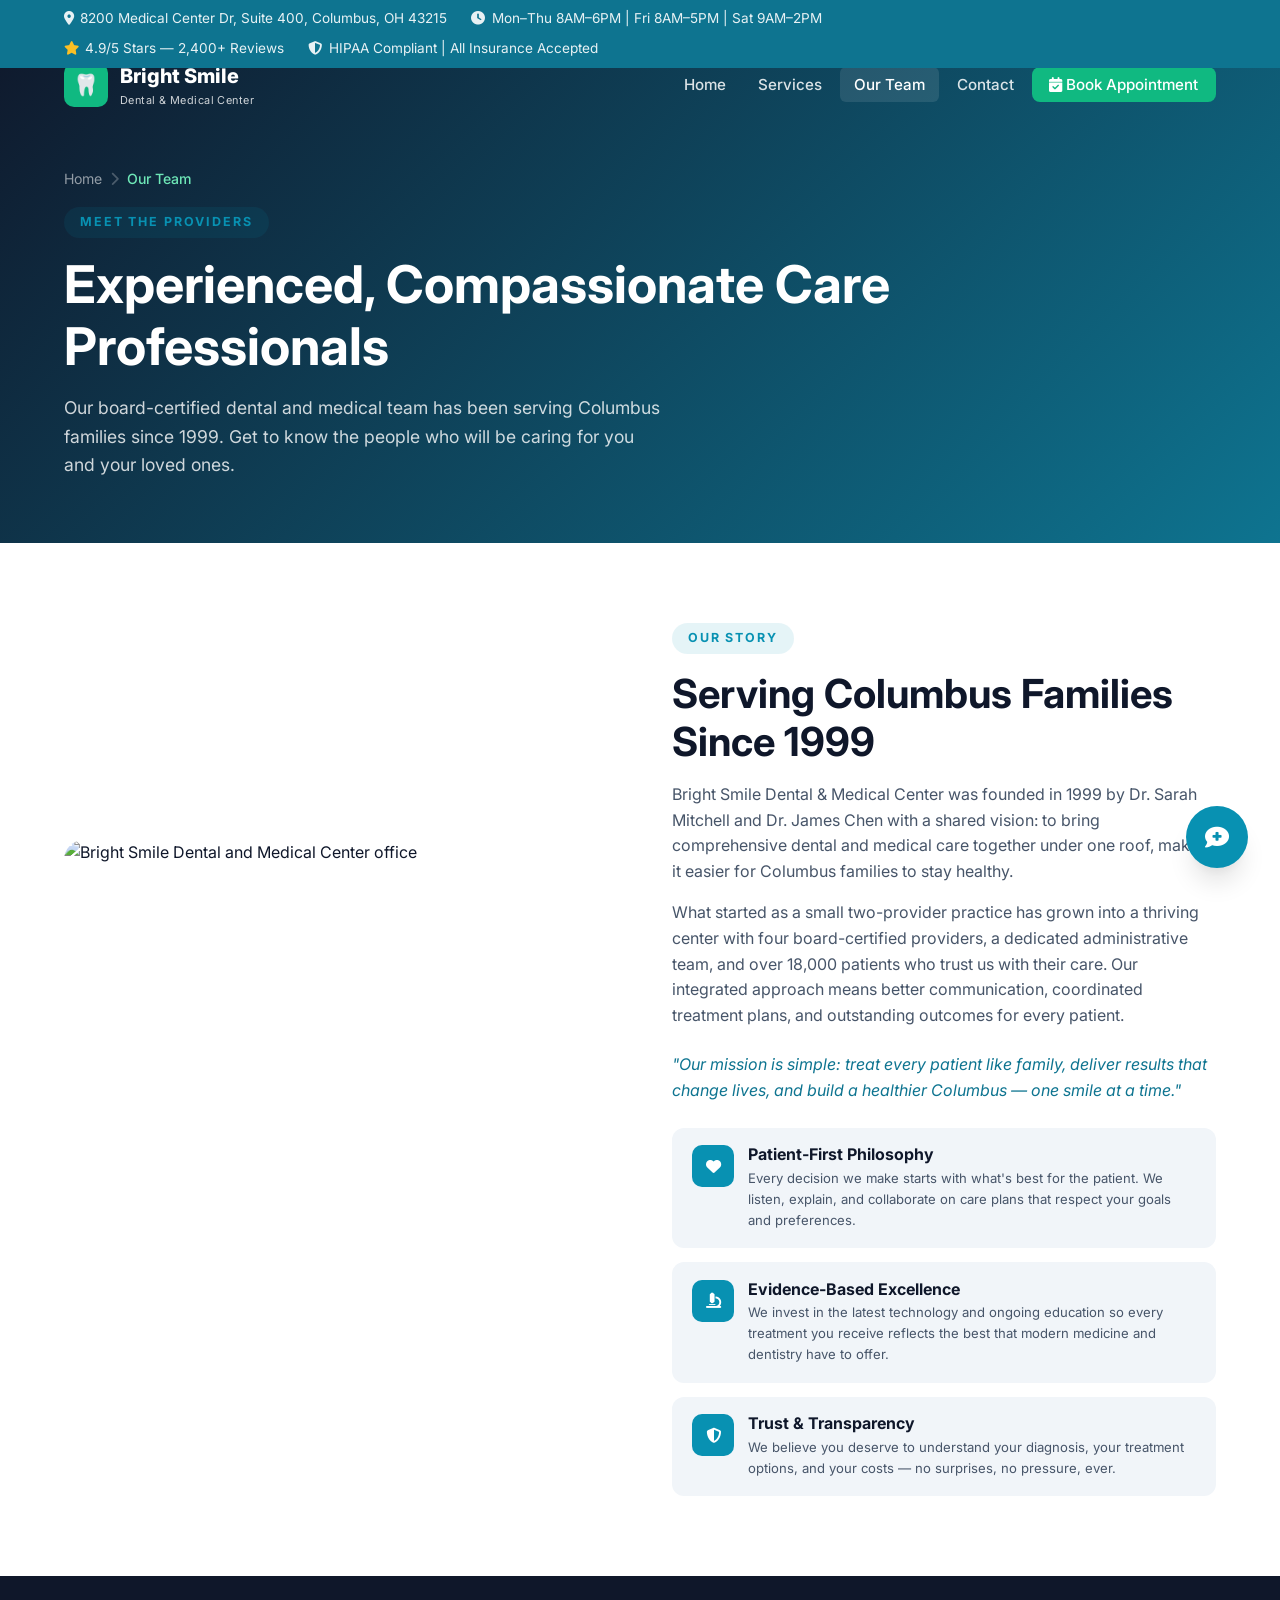
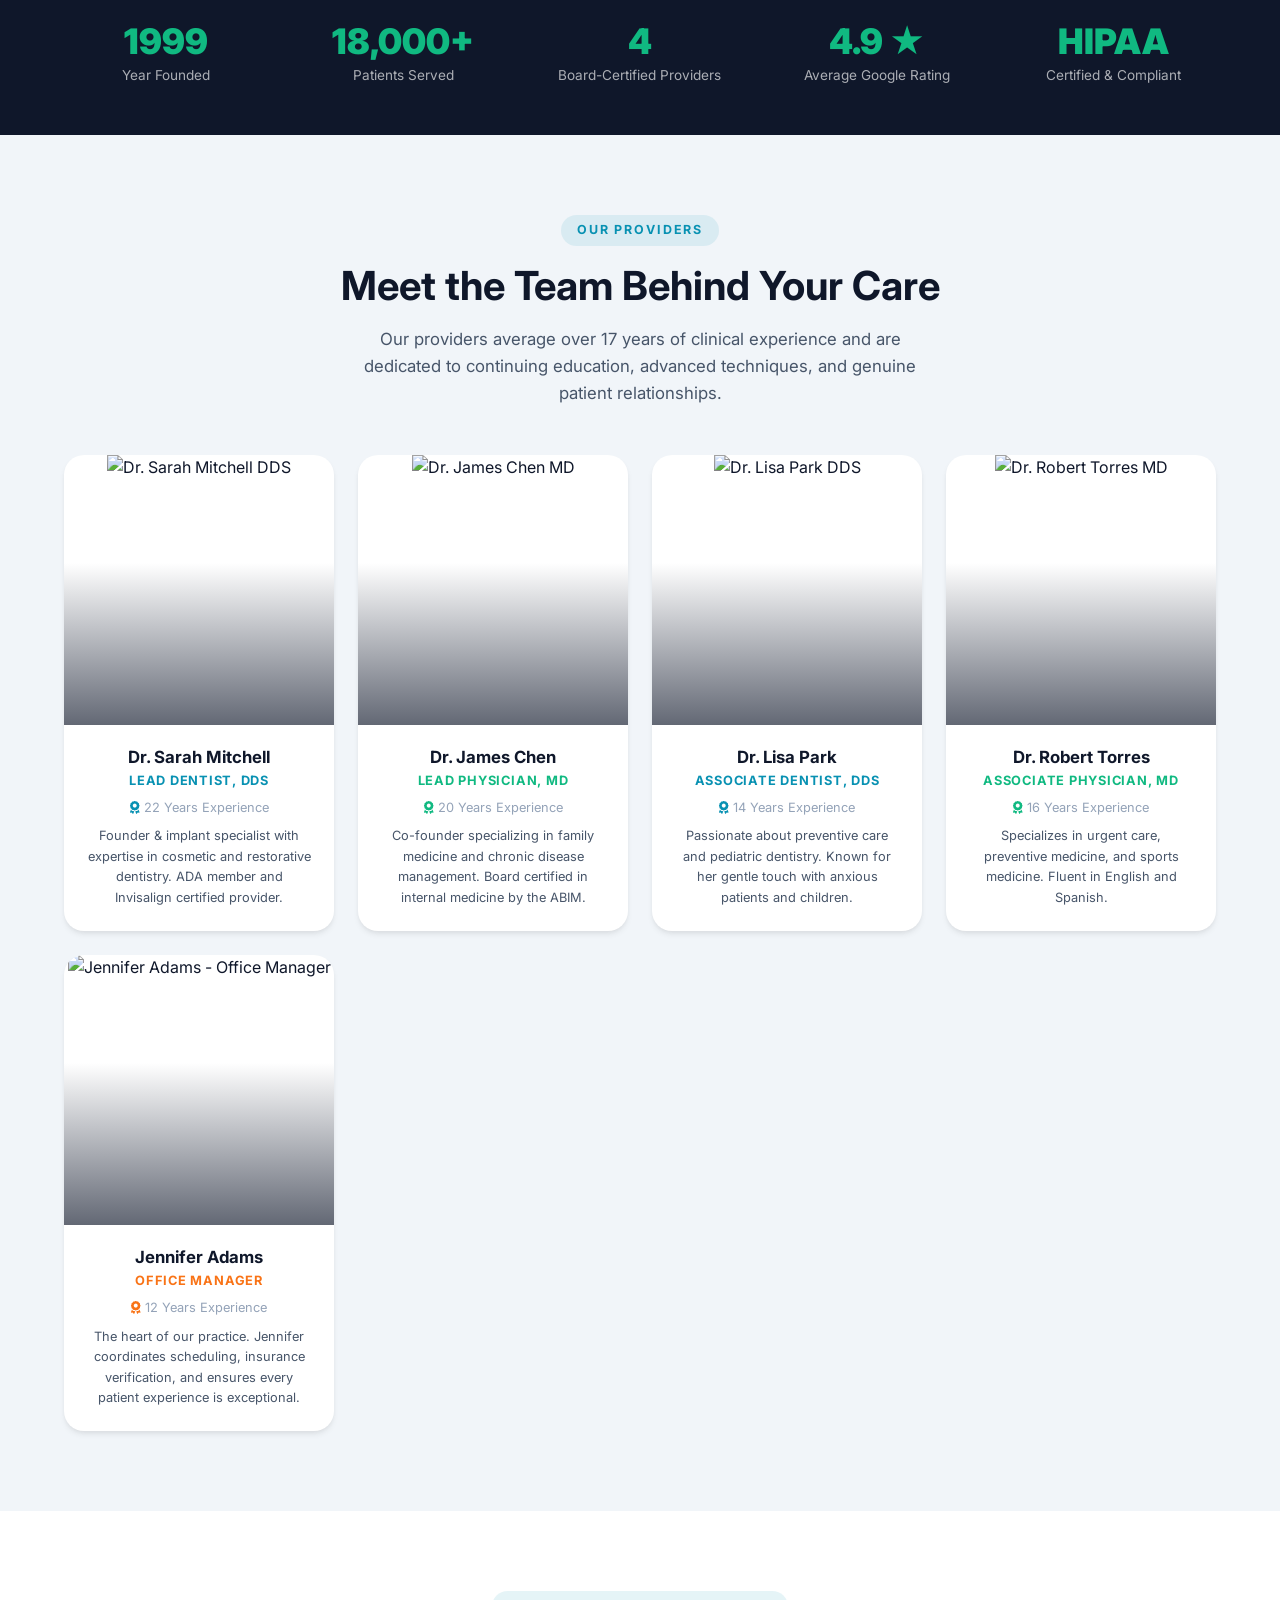
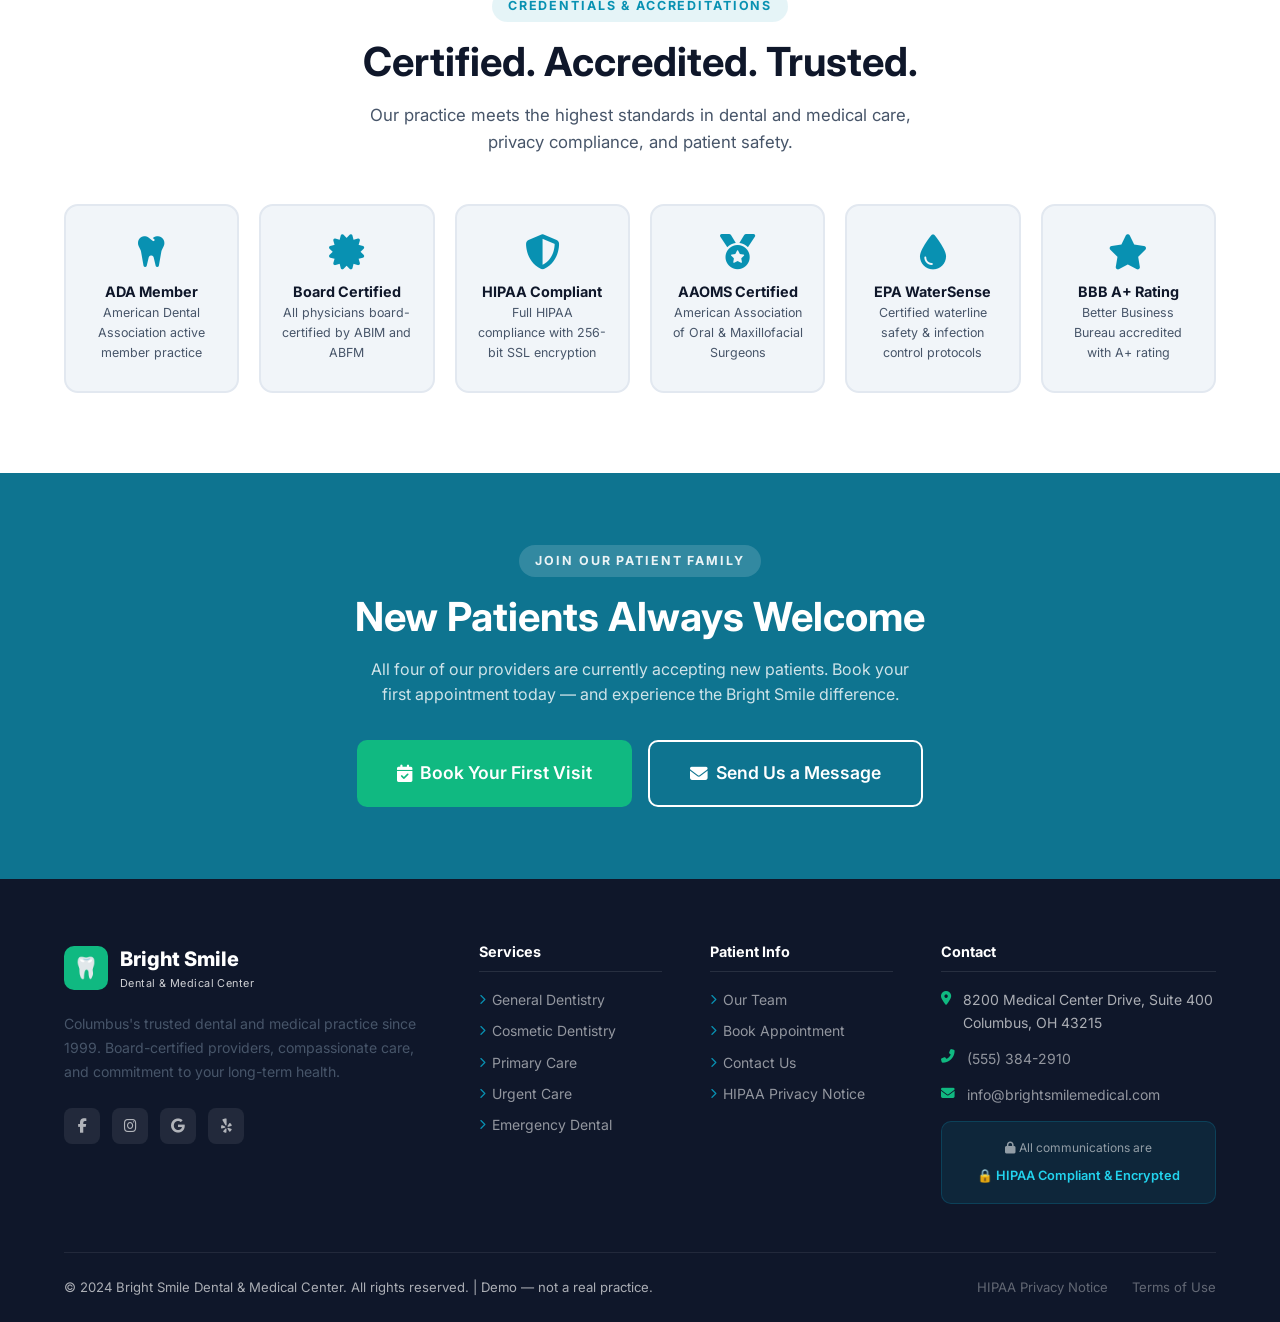
==== about.html @ 5b80fa98 "Initial commit: Bright Smile Dental & Medical Center website - 5-page responsive static website (Hom" ====
<!DOCTYPE html>
<html lang="en">
<head>
  <meta charset="UTF-8" />
  <meta name="viewport" content="width=device-width, initial-scale=1.0" />
  <title>Our Team | Bright Smile Dental & Medical Center</title>
  <meta name="description" content="Meet the experienced dental and medical team at Bright Smile Dental & Medical Center in Columbus, OH. Board-certified providers dedicated to your health since 1999." />
  <link rel="stylesheet" href="https://cdnjs.cloudflare.com/ajax/libs/font-awesome/6.5.0/css/all.min.css" />
  <link rel="stylesheet" href="css/style.css" />
</head>
<body>

  <div class="top-bar">
    <div class="container">
      <div class="top-bar-left">
        <div class="top-bar-item"><i class="fas fa-map-marker-alt"></i><span>8200 Medical Center Dr, Suite 400, Columbus, OH 43215</span></div>
        <div class="top-bar-item"><i class="fas fa-clock"></i><span>Mon–Thu 8AM–6PM | Fri 8AM–5PM | Sat 9AM–2PM</span></div>
      </div>
      <div class="top-bar-right">
        <div class="top-bar-item"><i class="fas fa-star" style="color:#fbbf24"></i><span>4.9/5 Stars — 2,400+ Reviews</span></div>
        <div class="top-bar-item"><i class="fas fa-shield-alt"></i><span>HIPAA Compliant | All Insurance Accepted</span></div>
      </div>
    </div>
  </div>

  <nav class="navbar">
    <div class="container">
      <a href="index.html" class="nav-logo">
        <div class="logo-icon">🦷</div>
        <div class="logo-text">Bright Smile<span>Dental & Medical Center</span></div>
      </a>
      <ul class="nav-links">
        <li><a href="index.html">Home</a></li>
        <li><a href="services.html">Services</a></li>
        <li><a href="about.html" class="active">Our Team</a></li>
        <li><a href="contact.html">Contact</a></li>
        <li><a href="appointments.html" class="nav-appt"><i class="fas fa-calendar-check"></i> Book Appointment</a></li>
      </ul>
      <button class="mobile-menu-btn" aria-label="Menu"><span></span><span></span><span></span></button>
    </div>
  </nav>

  <section class="page-hero">
    <div class="container">
      <nav class="breadcrumb">
        <a href="index.html">Home</a>
        <span class="sep"><i class="fas fa-chevron-right"></i></span>
        <span class="current">Our Team</span>
      </nav>
      <span class="section-label">Meet the Providers</span>
      <h1>Experienced, Compassionate Care Professionals</h1>
      <p>Our board-certified dental and medical team has been serving Columbus families since 1999. Get to know the people who will be caring for you and your loved ones.</p>
    </div>
  </section>

  <section class="about-story">
    <div class="container">
      <div class="about-story-grid">
        <div class="about-image">
          <img src="https://images.unsplash.com/photo-1576091160399-112ba8d25d1d?auto=format&fit=crop&w=800&q=80" alt="Bright Smile Dental and Medical Center office" />
        </div>
        <div>
          <span class="section-label">Our Story</span>
          <h2 class="section-title">Serving Columbus Families Since 1999</h2>
          <p style="margin-bottom: 1rem;">Bright Smile Dental &amp; Medical Center was founded in 1999 by Dr. Sarah Mitchell and Dr. James Chen with a shared vision: to bring comprehensive dental and medical care together under one roof, making it easier for Columbus families to stay healthy.</p>
          <p style="margin-bottom: 1.5rem;">What started as a small two-provider practice has grown into a thriving center with four board-certified providers, a dedicated administrative team, and over 18,000 patients who trust us with their care. Our integrated approach means better communication, coordinated treatment plans, and outstanding outcomes for every patient.</p>
          <p style="margin-bottom: 1.5rem; font-style: italic; color: var(--primary-dark);">"Our mission is simple: treat every patient like family, deliver results that change lives, and build a healthier Columbus — one smile at a time."</p>
          <div class="values-list">
            <div class="value-item">
              <div class="value-icon"><i class="fas fa-heart"></i></div>
              <div>
                <h4>Patient-First Philosophy</h4>
                <p>Every decision we make starts with what's best for the patient. We listen, explain, and collaborate on care plans that respect your goals and preferences.</p>
              </div>
            </div>
            <div class="value-item">
              <div class="value-icon"><i class="fas fa-microscope"></i></div>
              <div>
                <h4>Evidence-Based Excellence</h4>
                <p>We invest in the latest technology and ongoing education so every treatment you receive reflects the best that modern medicine and dentistry have to offer.</p>
              </div>
            </div>
            <div class="value-item">
              <div class="value-icon"><i class="fas fa-shield-alt"></i></div>
              <div>
                <h4>Trust &amp; Transparency</h4>
                <p>We believe you deserve to understand your diagnosis, your treatment options, and your costs — no surprises, no pressure, ever.</p>
              </div>
            </div>
          </div>
        </div>
      </div>
    </div>
  </section>

  <section style="background: var(--dark); padding: 3rem 0;">
    <div class="container">
      <div style="display: grid; grid-template-columns: repeat(auto-fit, minmax(160px, 1fr)); gap: 2rem; text-align: center;">
        <div>
          <div style="font-size: 2.2rem; font-weight: 900; color: var(--secondary); line-height: 1;">1999</div>
          <div style="color: rgba(255,255,255,0.65); font-size: 0.85rem; margin-top: 0.35rem;">Year Founded</div>
        </div>
        <div>
          <div style="font-size: 2.2rem; font-weight: 900; color: var(--secondary); line-height: 1;">18,000+</div>
          <div style="color: rgba(255,255,255,0.65); font-size: 0.85rem; margin-top: 0.35rem;">Patients Served</div>
        </div>
        <div>
          <div style="font-size: 2.2rem; font-weight: 900; color: var(--secondary); line-height: 1;">4</div>
          <div style="color: rgba(255,255,255,0.65); font-size: 0.85rem; margin-top: 0.35rem;">Board-Certified Providers</div>
        </div>
        <div>
          <div style="font-size: 2.2rem; font-weight: 900; color: var(--secondary); line-height: 1;">4.9 ★</div>
          <div style="color: rgba(255,255,255,0.65); font-size: 0.85rem; margin-top: 0.35rem;">Average Google Rating</div>
        </div>
        <div>
          <div style="font-size: 2.2rem; font-weight: 900; color: var(--secondary); line-height: 1;">HIPAA</div>
          <div style="color: rgba(255,255,255,0.65); font-size: 0.85rem; margin-top: 0.35rem;">Certified &amp; Compliant</div>
        </div>
      </div>
    </div>
  </section>

  <section class="team-section">
    <div class="container text-center">
      <span class="section-label">Our Providers</span>
      <h2 class="section-title">Meet the Team Behind Your Care</h2>
      <p class="section-subtitle">Our providers average over 17 years of clinical experience and are dedicated to continuing education, advanced techniques, and genuine patient relationships.</p>
      <div class="team-grid">

        <div class="team-card">
          <div class="team-photo">
            <img src="https://images.unsplash.com/photo-1559839734-2b71ea197ec2?auto=format&fit=crop&w=400&h=400&q=80" alt="Dr. Sarah Mitchell DDS" />
            <div class="team-overlay"></div>
          </div>
          <div class="team-info">
            <h3>Dr. Sarah Mitchell</h3>
            <div class="team-role dental">Lead Dentist, DDS</div>
            <p class="team-years"><i class="fas fa-award" style="color: var(--primary); margin-right: 4px;"></i>22 Years Experience</p>
            <p style="font-size: 0.8rem; color: var(--gray-600); margin-top: 0.5rem;">Founder &amp; implant specialist with expertise in cosmetic and restorative dentistry. ADA member and Invisalign certified provider.</p>
          </div>
        </div>

        <div class="team-card">
          <div class="team-photo">
            <img src="https://images.unsplash.com/photo-1612349317150-e413f6a5b16d?auto=format&fit=crop&w=400&h=400&q=80" alt="Dr. James Chen MD" />
            <div class="team-overlay"></div>
          </div>
          <div class="team-info">
            <h3>Dr. James Chen</h3>
            <div class="team-role medical">Lead Physician, MD</div>
            <p class="team-years"><i class="fas fa-award" style="color: var(--secondary); margin-right: 4px;"></i>20 Years Experience</p>
            <p style="font-size: 0.8rem; color: var(--gray-600); margin-top: 0.5rem;">Co-founder specializing in family medicine and chronic disease management. Board certified in internal medicine by the ABIM.</p>
          </div>
        </div>

        <div class="team-card">
          <div class="team-photo">
            <img src="https://images.unsplash.com/photo-1594824476967-48c8b964273f?auto=format&fit=crop&w=400&h=400&q=80" alt="Dr. Lisa Park DDS" />
            <div class="team-overlay"></div>
          </div>
          <div class="team-info">
            <h3>Dr. Lisa Park</h3>
            <div class="team-role dental">Associate Dentist, DDS</div>
            <p class="team-years"><i class="fas fa-award" style="color: var(--primary); margin-right: 4px;"></i>14 Years Experience</p>
            <p style="font-size: 0.8rem; color: var(--gray-600); margin-top: 0.5rem;">Passionate about preventive care and pediatric dentistry. Known for her gentle touch with anxious patients and children.</p>
          </div>
        </div>

        <div class="team-card">
          <div class="team-photo">
            <img src="https://images.unsplash.com/photo-1622253692010-333f2da6031d?auto=format&fit=crop&w=400&h=400&q=80" alt="Dr. Robert Torres MD" />
            <div class="team-overlay"></div>
          </div>
          <div class="team-info">
            <h3>Dr. Robert Torres</h3>
            <div class="team-role medical">Associate Physician, MD</div>
            <p class="team-years"><i class="fas fa-award" style="color: var(--secondary); margin-right: 4px;"></i>16 Years Experience</p>
            <p style="font-size: 0.8rem; color: var(--gray-600); margin-top: 0.5rem;">Specializes in urgent care, preventive medicine, and sports medicine. Fluent in English and Spanish.</p>
          </div>
        </div>

        <div class="team-card">
          <div class="team-photo">
            <img src="https://images.unsplash.com/photo-1573496359142-b8d87734a5a2?auto=format&fit=crop&w=400&h=400&q=80" alt="Jennifer Adams - Office Manager" />
            <div class="team-overlay"></div>
          </div>
          <div class="team-info">
            <h3>Jennifer Adams</h3>
            <div class="team-role admin">Office Manager</div>
            <p class="team-years"><i class="fas fa-award" style="color: var(--accent); margin-right: 4px;"></i>12 Years Experience</p>
            <p style="font-size: 0.8rem; color: var(--gray-600); margin-top: 0.5rem;">The heart of our practice. Jennifer coordinates scheduling, insurance verification, and ensures every patient experience is exceptional.</p>
          </div>
        </div>

      </div>
    </div>
  </section>

  <section class="cert-section">
    <div class="container text-center">
      <span class="section-label">Credentials &amp; Accreditations</span>
      <h2 class="section-title">Certified. Accredited. Trusted.</h2>
      <p class="section-subtitle">Our practice meets the highest standards in dental and medical care, privacy compliance, and patient safety.</p>
      <div class="cert-grid">
        <div class="cert-card">
          <i class="fas fa-tooth"></i>
          <h4>ADA Member</h4>
          <p>American Dental Association active member practice</p>
        </div>
        <div class="cert-card">
          <i class="fas fa-certificate"></i>
          <h4>Board Certified</h4>
          <p>All physicians board-certified by ABIM and ABFM</p>
        </div>
        <div class="cert-card">
          <i class="fas fa-shield-alt"></i>
          <h4>HIPAA Compliant</h4>
          <p>Full HIPAA compliance with 256-bit SSL encryption</p>
        </div>
        <div class="cert-card">
          <i class="fas fa-medal"></i>
          <h4>AAOMS Certified</h4>
          <p>American Association of Oral &amp; Maxillofacial Surgeons</p>
        </div>
        <div class="cert-card">
          <i class="fas fa-tint"></i>
          <h4>EPA WaterSense</h4>
          <p>Certified waterline safety &amp; infection control protocols</p>
        </div>
        <div class="cert-card">
          <i class="fas fa-star"></i>
          <h4>BBB A+ Rating</h4>
          <p>Better Business Bureau accredited with A+ rating</p>
        </div>
      </div>
    </div>
  </section>

  <section style="background: var(--primary-dark); padding: 4.5rem 0;">
    <div class="container text-center">
      <span class="section-label" style="background: rgba(255,255,255,0.15); color: rgba(255,255,255,0.9);">Join Our Patient Family</span>
      <h2 style="color: white; margin-bottom: 1rem;">New Patients Always Welcome</h2>
      <p style="color: rgba(255,255,255,0.8); max-width: 540px; margin: 0 auto 2rem;">All four of our providers are currently accepting new patients. Book your first appointment today — and experience the Bright Smile difference.</p>
      <div style="display: flex; gap: 1rem; justify-content: center; flex-wrap: wrap;">
        <a href="appointments.html" class="btn btn-secondary btn-lg"><i class="fas fa-calendar-check"></i> Book Your First Visit</a>
        <a href="contact.html" class="btn btn-outline btn-lg"><i class="fas fa-envelope"></i> Send Us a Message</a>
      </div>
    </div>
  </section>

  <footer class="footer">
    <div class="container">
      <div class="footer-grid">
        <div class="footer-brand">
          <a href="index.html" class="nav-logo" style="margin-bottom:1.25rem;display:inline-flex;">
            <div class="logo-icon">🦷</div>
            <div class="logo-text" style="color:white;">Bright Smile<span>Dental & Medical Center</span></div>
          </a>
          <p>Columbus's trusted dental and medical practice since 1999. Board-certified providers, compassionate care, and commitment to your long-term health.</p>
          <div class="footer-social">
            <a href="#" class="social-link"><i class="fab fa-facebook-f"></i></a>
            <a href="#" class="social-link"><i class="fab fa-instagram"></i></a>
            <a href="#" class="social-link"><i class="fab fa-google"></i></a>
            <a href="#" class="social-link"><i class="fab fa-yelp"></i></a>
          </div>
        </div>
        <div class="footer-col">
          <h4>Services</h4>
          <ul class="footer-links">
            <li><a href="services.html"><i class="fas fa-chevron-right"></i> General Dentistry</a></li>
            <li><a href="services.html"><i class="fas fa-chevron-right"></i> Cosmetic Dentistry</a></li>
            <li><a href="services.html"><i class="fas fa-chevron-right"></i> Primary Care</a></li>
            <li><a href="services.html"><i class="fas fa-chevron-right"></i> Urgent Care</a></li>
            <li><a href="services.html"><i class="fas fa-chevron-right"></i> Emergency Dental</a></li>
          </ul>
        </div>
        <div class="footer-col">
          <h4>Patient Info</h4>
          <ul class="footer-links">
            <li><a href="about.html"><i class="fas fa-chevron-right"></i> Our Team</a></li>
            <li><a href="appointments.html"><i class="fas fa-chevron-right"></i> Book Appointment</a></li>
            <li><a href="contact.html"><i class="fas fa-chevron-right"></i> Contact Us</a></li>
            <li><a href="#"><i class="fas fa-chevron-right"></i> HIPAA Privacy Notice</a></li>
          </ul>
        </div>
        <div class="footer-col">
          <h4>Contact</h4>
          <div class="footer-contact-item"><i class="fas fa-map-marker-alt"></i><span>8200 Medical Center Drive, Suite 400<br>Columbus, OH 43215</span></div>
          <div class="footer-contact-item"><i class="fas fa-phone-alt"></i><a href="tel:5553842910">(555) 384-2910</a></div>
          <div class="footer-contact-item"><i class="fas fa-envelope"></i><a href="mailto:info@brightsmilemedical.com">info@brightsmilemedical.com</a></div>
          <div class="footer-hipaa">
            <p><i class="fas fa-lock"></i> All communications are</p>
            <span class="hipaa-badge">🔒 HIPAA Compliant & Encrypted</span>
          </div>
        </div>
      </div>
      <div class="footer-bottom">
        <span>© 2024 Bright Smile Dental & Medical Center. All rights reserved. | Demo — not a real practice.</span>
        <div class="footer-bottom-links">
          <a href="#">HIPAA Privacy Notice</a>
          <a href="#">Terms of Use</a>
        </div>
      </div>
    </div>
  </footer>

  <button class="chatbot-toggle" aria-label="Open Chat">
    <i class="fas fa-comment-medical"></i>
    <span class="chat-notification" style="display:none">1</span>
  </button>
  <div class="chatbot-window">
    <div class="chatbot-header">
      <div class="chatbot-avatar">🦷</div>
      <div class="chatbot-header-info">
        <h4>Bright Smile Assistant</h4>
        <p><span class="online-dot"></span>Maya — Available Now</p>
      </div>
      <button class="chatbot-close"><i class="fas fa-times"></i></button>
    </div>
    <div class="chatbot-messages"></div>
    <div class="chatbot-quick-replies"></div>
    <div class="chatbot-input-area">
      <input type="text" class="chatbot-input" placeholder="Ask a question..." />
      <button class="chatbot-send"><i class="fas fa-paper-plane"></i></button>
    </div>
  </div>
  <script src="js/main.js"></script>
</body>
</html>
---- css/style.css ----
@import url('https://fonts.googleapis.com/css2?family=Inter:wght@300;400;500;600;700;800;900&display=swap');

:root {
  --primary: #0891b2;
  --primary-dark: #0e7490;
  --primary-light: #22d3ee;
  --secondary: #10b981;
  --secondary-dark: #059669;
  --accent: #f97316;
  --accent-dark: #ea580c;
  --urgent: #dc2626;
  --urgent-dark: #b91c1c;
  --dark: #0f172a;
  --gray-800: #1e293b;
  --gray-700: #334155;
  --gray-600: #475569;
  --gray-400: #94a3b8;
  --gray-200: #e2e8f0;
  --gray-100: #f1f5f9;
  --white: #ffffff;
  --shadow: 0 4px 6px -1px rgba(0,0,0,0.08), 0 2px 4px -1px rgba(0,0,0,0.04);
  --shadow-lg: 0 10px 15px -3px rgba(0,0,0,0.08), 0 4px 6px -2px rgba(0,0,0,0.04);
  --shadow-xl: 0 20px 25px -5px rgba(0,0,0,0.1), 0 10px 10px -5px rgba(0,0,0,0.04);
}

* { margin: 0; padding: 0; box-sizing: border-box; }
html { scroll-behavior: smooth; }
body {
  font-family: 'Inter', sans-serif;
  color: var(--dark);
  line-height: 1.6;
  background: var(--white);
}

h1, h2, h3, h4, h5 { font-weight: 700; line-height: 1.2; }
h1 { font-size: clamp(2rem, 5vw, 3.25rem); }
h2 { font-size: clamp(1.75rem, 4vw, 2.5rem); }
h3 { font-size: clamp(1.2rem, 3vw, 1.6rem); }
h4 { font-size: 1.15rem; }
p { color: var(--gray-600); }
a { text-decoration: none; color: inherit; }

.container { max-width: 1200px; margin: 0 auto; padding: 0 1.5rem; }
section { padding: 5rem 0; }
.text-center { text-align: center; }

.section-label {
  display: inline-block;
  background: rgba(8, 145, 178, 0.1);
  color: var(--primary);
  font-size: 0.78rem;
  font-weight: 700;
  letter-spacing: 0.15em;
  text-transform: uppercase;
  padding: 0.35rem 1rem;
  border-radius: 999px;
  margin-bottom: 1rem;
}
.section-title { margin-bottom: 1rem; color: var(--dark); }
.section-subtitle { font-size: 1.05rem; color: var(--gray-600); max-width: 600px; margin: 0 auto 3rem; }

/* ===== BUTTONS ===== */
.btn {
  display: inline-flex;
  align-items: center;
  gap: 0.5rem;
  padding: 0.875rem 2rem;
  border-radius: 8px;
  font-weight: 600;
  font-size: 1rem;
  cursor: pointer;
  transition: all 0.2s ease;
  border: none;
  text-decoration: none;
  font-family: inherit;
}
.btn-primary { background: var(--primary); color: white; }
.btn-primary:hover { background: var(--primary-dark); transform: translateY(-1px); box-shadow: var(--shadow-lg); }
.btn-secondary { background: var(--secondary); color: white; }
.btn-secondary:hover { background: var(--secondary-dark); transform: translateY(-1px); box-shadow: var(--shadow-lg); }
.btn-urgent { background: var(--urgent); color: white; }
.btn-urgent:hover { background: var(--urgent-dark); transform: translateY(-1px); }
.btn-outline { background: transparent; color: white; border: 2px solid white; }
.btn-outline:hover { background: white; color: var(--primary); }
.btn-outline-primary { background: transparent; color: var(--primary); border: 2px solid var(--primary); }
.btn-outline-primary:hover { background: var(--primary); color: white; }
.btn-lg { padding: 1.1rem 2.5rem; font-size: 1.1rem; border-radius: 10px; }
.btn-sm { padding: 0.55rem 1.25rem; font-size: 0.875rem; }

/* ===== TOP BAR ===== */
.top-bar {
  position: fixed;
  top: 0;
  width: 100%;
  z-index: 1001;
  background: var(--primary-dark);
  padding: 0.5rem 0;
  font-size: 0.85rem;
  color: rgba(255,255,255,0.9);
}
.top-bar .container { display: flex; justify-content: space-between; align-items: center; flex-wrap: wrap; gap: 0.5rem; }
.top-bar a { color: rgba(255,255,255,0.9); transition: color 0.2s; }
.top-bar a:hover { color: var(--accent); }
.top-bar-left, .top-bar-right { display: flex; align-items: center; gap: 1.5rem; }
.top-bar-item { display: flex; align-items: center; gap: 0.4rem; }

/* ===== NAVBAR ===== */
.navbar {
  position: fixed;
  top: 38px;
  width: 100%;
  z-index: 1000;
  transition: all 0.3s ease;
  background: transparent;
  padding: 1.4rem 0;
}
.navbar.scrolled { background: var(--dark); padding: 1rem 0; box-shadow: var(--shadow-lg); }
.navbar .container { display: flex; align-items: center; justify-content: space-between; }

.nav-logo {
  display: flex;
  align-items: center;
  gap: 0.75rem;
  color: white;
  font-weight: 800;
  font-size: 1.25rem;
}
.logo-icon {
  width: 44px; height: 44px;
  background: var(--secondary);
  border-radius: 10px;
  display: flex; align-items: center; justify-content: center;
  font-size: 1.3rem;
}
.logo-text span { display: block; font-size: 0.68rem; font-weight: 400; opacity: 0.8; letter-spacing: 0.04em; }

.nav-links { display: flex; align-items: center; gap: 0.25rem; list-style: none; }
.nav-links a {
  color: rgba(255,255,255,0.85);
  padding: 0.5rem 0.875rem;
  border-radius: 6px;
  font-weight: 500;
  font-size: 0.95rem;
  transition: all 0.2s;
}
.nav-links a:hover, .nav-links a.active { color: white; background: rgba(255,255,255,0.1); }
.nav-appt {
  background: var(--secondary) !important;
  color: white !important;
  padding: 0.5rem 1.1rem !important;
  border-radius: 8px !important;
}
.nav-appt:hover { background: var(--secondary-dark) !important; }

.mobile-menu-btn { display: none; flex-direction: column; gap: 5px; cursor: pointer; padding: 0.5rem; }
.mobile-menu-btn span { display: block; width: 24px; height: 2px; background: white; transition: all 0.3s; }

/* ===== HERO ===== */
.hero {
  position: relative;
  min-height: 100vh;
  display: flex;
  align-items: center;
  overflow: hidden;
}
.hero-bg { position: absolute; inset: 0; background-size: cover; background-position: center; }
.hero-overlay { position: absolute; inset: 0; background: linear-gradient(135deg, rgba(15,23,42,0.92) 0%, rgba(8,145,178,0.72) 100%); }
.hero-content { position: relative; z-index: 2; padding-top: 9rem; }

.hero-badge {
  display: inline-flex; align-items: center; gap: 0.5rem;
  background: rgba(16, 185, 129, 0.2);
  border: 1px solid rgba(16, 185, 129, 0.4);
  color: #6ee7b7;
  padding: 0.5rem 1rem; border-radius: 999px;
  font-size: 0.85rem; font-weight: 600; margin-bottom: 1.5rem;
}
.hero h1 { color: white; margin-bottom: 1.25rem; text-shadow: 0 2px 4px rgba(0,0,0,0.3); }
.hero h1 span { color: var(--primary-light); }
.hero p { color: rgba(255,255,255,0.85); font-size: 1.15rem; max-width: 560px; margin-bottom: 2.5rem; }
.hero-buttons { display: flex; flex-wrap: wrap; gap: 1rem; margin-bottom: 3rem; }
.hero-stats { display: flex; flex-wrap: wrap; gap: 2rem; }
.hero-stat { text-align: center; }
.hero-stat .number { display: block; font-size: 1.9rem; font-weight: 800; color: white; line-height: 1; }
.hero-stat .label { font-size: 0.82rem; color: rgba(255,255,255,0.65); }

/* ===== TRUST BAR ===== */
.trust-bar { background: var(--dark); padding: 1.5rem 0; }
.trust-bar .container { display: flex; justify-content: space-around; flex-wrap: wrap; gap: 1.5rem; }
.trust-item { display: flex; align-items: center; gap: 0.75rem; color: rgba(255,255,255,0.85); font-size: 0.9rem; font-weight: 500; }
.trust-item i { color: var(--secondary); font-size: 1.2rem; }

/* ===== SERVICES ===== */
.services-section { background: var(--gray-100); }
.services-grid { display: grid; grid-template-columns: repeat(auto-fit, minmax(280px, 1fr)); gap: 1.5rem; }
.service-card {
  background: white; border-radius: 16px; padding: 2rem;
  box-shadow: var(--shadow); transition: all 0.3s ease;
  border: 1px solid var(--gray-200); position: relative; overflow: hidden;
}
.service-card::before {
  content: ''; position: absolute; top: 0; left: 0; width: 4px; height: 100%;
  background: var(--primary); transform: scaleY(0); transition: transform 0.3s;
}
.service-card:hover { transform: translateY(-4px); box-shadow: var(--shadow-xl); }
.service-card:hover::before { transform: scaleY(1); }
.service-icon {
  width: 58px; height: 58px; background: rgba(8,145,178,0.1);
  border-radius: 14px; display: flex; align-items: center; justify-content: center;
  font-size: 1.4rem; color: var(--primary); margin-bottom: 1.25rem;
}
.service-card.dental-card .service-icon { background: rgba(8,145,178,0.1); color: var(--primary); }
.service-card.medical-card .service-icon { background: rgba(16,185,129,0.1); color: var(--secondary); }
.service-card h3 { font-size: 1.1rem; margin-bottom: 0.6rem; }
.service-card p { font-size: 0.9rem; margin-bottom: 1rem; }
.service-tag {
  display: inline-block; padding: 0.25rem 0.75rem; border-radius: 6px;
  font-size: 0.78rem; font-weight: 700;
}
.service-tag.dental { background: rgba(8,145,178,0.1); color: var(--primary); }
.service-tag.medical { background: rgba(16,185,129,0.1); color: var(--secondary); }

/* ===== WHY SECTION ===== */
.why-section { background: white; }
.why-grid { display: grid; grid-template-columns: 1fr 1fr; gap: 4rem; align-items: center; }
.why-image { position: relative; border-radius: 20px; overflow: hidden; height: 480px; }
.why-image img { width: 100%; height: 100%; object-fit: cover; }
.why-badge {
  position: absolute; bottom: 2rem; right: -1rem;
  background: var(--secondary); color: white;
  padding: 1.25rem 1.5rem; border-radius: 14px;
  text-align: center; box-shadow: var(--shadow-xl);
}
.why-badge .big { display: block; font-size: 2rem; font-weight: 900; line-height: 1; }
.why-badge .small { font-size: 0.78rem; font-weight: 600; opacity: 0.9; }
.why-features { display: flex; flex-direction: column; gap: 1.25rem; margin-top: 2rem; }
.why-feature { display: flex; gap: 1rem; align-items: flex-start; }
.why-feature-icon {
  width: 46px; height: 46px; background: rgba(8,145,178,0.1);
  border-radius: 12px; display: flex; align-items: center; justify-content: center;
  flex-shrink: 0; color: var(--primary); font-size: 1rem;
}
.why-feature h4 { margin-bottom: 0.2rem; }
.why-feature p { font-size: 0.88rem; }

/* ===== TESTIMONIALS ===== */
.testimonials-section { background: var(--primary-dark); }
.testimonials-section .section-label { background: rgba(255,255,255,0.15); color: rgba(255,255,255,0.9); }
.testimonials-section .section-title { color: white; }
.testimonials-section .section-subtitle { color: rgba(255,255,255,0.7); }
.testimonials-grid { display: grid; grid-template-columns: repeat(auto-fit, minmax(290px,1fr)); gap: 1.5rem; }
.testimonial-card {
  background: rgba(255,255,255,0.08); border: 1px solid rgba(255,255,255,0.1);
  border-radius: 16px; padding: 2rem; backdrop-filter: blur(10px);
}
.testimonial-stars { color: #fbbf24; font-size: 0.95rem; margin-bottom: 1rem; }
.testimonial-text { color: rgba(255,255,255,0.9); font-size: 0.9rem; font-style: italic; margin-bottom: 1.5rem; line-height: 1.7; }
.testimonial-author { display: flex; align-items: center; gap: 0.875rem; }
.testimonial-avatar {
  width: 46px; height: 46px; border-radius: 50%;
  background: var(--secondary); display: flex; align-items: center; justify-content: center;
  font-weight: 700; color: white; font-size: 1rem; flex-shrink: 0;
}
.testimonial-name { font-weight: 600; color: white; font-size: 0.9rem; }
.testimonial-location { font-size: 0.78rem; color: rgba(255,255,255,0.55); }

/* ===== URGENT CTA ===== */
.urgent-cta { background: var(--urgent); padding: 3.5rem 0; }
.urgent-cta .container { display: flex; align-items: center; justify-content: space-between; flex-wrap: wrap; gap: 2rem; }
.urgent-cta h2 { color: white; font-size: 1.9rem; }
.urgent-cta p { color: rgba(255,255,255,0.85); margin-top: 0.4rem; }

/* ===== PAGE HERO ===== */
.page-hero {
  padding: 10.5rem 0 4rem;
  background: linear-gradient(135deg, var(--dark) 0%, var(--primary-dark) 100%);
  position: relative; overflow: hidden;
}
.page-hero::after {
  content: ''; position: absolute; inset: 0;
  background: url('https://images.unsplash.com/photo-1576091160399-112ba8d25d1d?auto=format&fit=crop&w=1920&q=30') center/cover;
  opacity: 0.07;
}
.page-hero .container { position: relative; z-index: 1; }
.page-hero h1 { color: white; margin-bottom: 1rem; }
.page-hero p { color: rgba(255,255,255,0.8); font-size: 1.1rem; max-width: 600px; }
.breadcrumb { display: flex; align-items: center; gap: 0.5rem; margin-bottom: 1rem; font-size: 0.88rem; }
.breadcrumb a { color: rgba(255,255,255,0.55); transition: color 0.2s; }
.breadcrumb a:hover { color: white; }
.breadcrumb .sep { color: rgba(255,255,255,0.25); }
.breadcrumb .current { color: #6ee7b7; font-weight: 500; }

/* ===== SERVICE DETAILS ===== */
.service-detail-card {
  background: white; border-radius: 20px; overflow: hidden;
  box-shadow: var(--shadow-lg); display: grid; grid-template-columns: 1fr 1fr;
  margin-bottom: 2rem; border: 1px solid var(--gray-200);
}
.service-detail-card.reverse { direction: rtl; }
.service-detail-card.reverse > * { direction: ltr; }
.service-detail-img { height: 300px; overflow: hidden; }
.service-detail-img img { width: 100%; height: 100%; object-fit: cover; transition: transform 0.4s ease; }
.service-detail-card:hover .service-detail-img img { transform: scale(1.04); }
.service-detail-content { padding: 2.5rem; display: flex; flex-direction: column; justify-content: center; }
.service-features-list { list-style: none; margin: 1rem 0 1.5rem; display: flex; flex-direction: column; gap: 0.6rem; }
.service-features-list li { display: flex; align-items: center; gap: 0.6rem; font-size: 0.88rem; color: var(--gray-700); }
.service-features-list li i { color: var(--secondary); font-size: 0.85rem; }
.category-pill {
  display: inline-block; padding: 0.3rem 0.875rem; border-radius: 999px;
  font-size: 0.75rem; font-weight: 700; text-transform: uppercase; letter-spacing: 0.08em; margin-bottom: 0.75rem;
}
.category-pill.dental { background: rgba(8,145,178,0.1); color: var(--primary); }
.category-pill.medical { background: rgba(16,185,129,0.1); color: var(--secondary); }

/* ===== FORMS ===== */
.form-group { margin-bottom: 1.25rem; }
.form-label { display: block; font-weight: 600; font-size: 0.88rem; color: var(--gray-700); margin-bottom: 0.4rem; }
.form-input, .form-select, .form-textarea {
  width: 100%; padding: 0.875rem 1rem;
  border: 2px solid var(--gray-200); border-radius: 10px;
  font-family: inherit; font-size: 0.95rem; color: var(--dark);
  transition: border-color 0.2s; background: white;
}
.form-input:focus, .form-select:focus, .form-textarea:focus {
  outline: none; border-color: var(--primary);
  box-shadow: 0 0 0 3px rgba(8,145,178,0.1);
}
.form-textarea { resize: vertical; min-height: 110px; }
.form-row { display: grid; grid-template-columns: 1fr 1fr; gap: 1rem; }
.form-checkbox { display: flex; gap: 0.75rem; align-items: flex-start; margin: 1rem 0; }
.form-checkbox input[type="checkbox"] { width: 18px; height: 18px; margin-top: 2px; flex-shrink: 0; accent-color: var(--primary); }
.form-checkbox label { font-size: 0.85rem; color: var(--gray-600); line-height: 1.5; }

/* ===== HIPAA NOTICE ===== */
.hipaa-notice {
  background: rgba(8,145,178,0.06); border: 1px solid rgba(8,145,178,0.2);
  border-radius: 10px; padding: 1rem 1.25rem;
  font-size: 0.82rem; color: var(--gray-600);
  display: flex; gap: 0.75rem; align-items: flex-start; margin-bottom: 1.25rem;
}
.hipaa-notice i { color: var(--primary); margin-top: 0.1rem; flex-shrink: 0; }
.hipaa-notice strong { color: var(--primary-dark); }

/* ===== ABOUT / TEAM ===== */
.about-story { background: white; }
.about-story-grid { display: grid; grid-template-columns: 1fr 1fr; gap: 4rem; align-items: center; }
.about-image { border-radius: 20px; overflow: hidden; height: 440px; }
.about-image img { width: 100%; height: 100%; object-fit: cover; }
.values-list { display: flex; flex-direction: column; gap: 0.875rem; margin-top: 1.5rem; }
.value-item { display: flex; gap: 0.875rem; align-items: flex-start; padding: 1.1rem 1.25rem; background: var(--gray-100); border-radius: 12px; }
.value-icon { width: 42px; height: 42px; background: var(--primary); border-radius: 10px; display: flex; align-items: center; justify-content: center; color: white; font-size: 0.95rem; flex-shrink: 0; }
.value-item h4 { margin-bottom: 0.2rem; font-size: 1rem; }
.value-item p { font-size: 0.82rem; }

.team-section { background: var(--gray-100); }
.team-grid { display: grid; grid-template-columns: repeat(auto-fit, minmax(230px, 1fr)); gap: 1.5rem; }
.team-card { background: white; border-radius: 20px; overflow: hidden; box-shadow: var(--shadow); text-align: center; transition: all 0.3s ease; }
.team-card:hover { transform: translateY(-6px); box-shadow: var(--shadow-xl); }
.team-photo { height: 270px; overflow: hidden; position: relative; }
.team-photo img { width: 100%; height: 100%; object-fit: cover; object-position: top; transition: transform 0.4s ease; }
.team-card:hover .team-photo img { transform: scale(1.05); }
.team-overlay { position: absolute; inset: 0; background: linear-gradient(to top, rgba(15,23,42,0.65) 0%, transparent 60%); }
.team-info { padding: 1.4rem; }
.team-info h3 { font-size: 1.05rem; margin-bottom: 0.25rem; }
.team-role { font-size: 0.8rem; font-weight: 700; text-transform: uppercase; letter-spacing: 0.06em; margin-bottom: 0.4rem; }
.team-role.dental { color: var(--primary); }
.team-role.medical { color: var(--secondary); }
.team-role.admin { color: var(--accent); }
.team-years { color: var(--gray-400); font-size: 0.8rem; }

/* ===== CERTIFICATIONS ===== */
.cert-section { background: white; }
.cert-grid { display: grid; grid-template-columns: repeat(auto-fit, minmax(170px,1fr)); gap: 1.25rem; }
.cert-card { text-align: center; padding: 1.75rem 1.25rem; background: var(--gray-100); border-radius: 14px; border: 2px solid var(--gray-200); transition: all 0.2s; }
.cert-card:hover { border-color: var(--primary); background: rgba(8,145,178,0.04); }
.cert-card i { font-size: 2.2rem; color: var(--primary); margin-bottom: 0.875rem; }
.cert-card h4 { font-size: 0.9rem; margin-bottom: 0.2rem; }
.cert-card p { font-size: 0.78rem; }

/* ===== CONTACT ===== */
.contact-section { background: var(--gray-100); }
.contact-grid { display: grid; grid-template-columns: 1fr 1.6fr; gap: 3rem; align-items: start; }
.contact-info-card { background: var(--dark); border-radius: 20px; padding: 2.5rem; color: white; }
.contact-info-card h3 { color: white; margin-bottom: 0.5rem; }
.contact-info-card > p { color: rgba(255,255,255,0.65); margin-bottom: 2rem; font-size: 0.9rem; }
.contact-detail { display: flex; gap: 1rem; align-items: flex-start; margin-bottom: 1.4rem; }
.contact-detail-icon { width: 42px; height: 42px; background: rgba(255,255,255,0.1); border-radius: 10px; display: flex; align-items: center; justify-content: center; color: var(--secondary); flex-shrink: 0; }
.contact-detail h4 { font-size: 0.78rem; text-transform: uppercase; letter-spacing: 0.08em; color: rgba(255,255,255,0.45); margin-bottom: 0.2rem; font-weight: 600; }
.contact-detail p, .contact-detail a { color: white; font-size: 0.9rem; }
.contact-detail a:hover { color: var(--primary-light); }
.hours-grid { margin-top: 1.5rem; border-top: 1px solid rgba(255,255,255,0.1); padding-top: 1.5rem; }
.hours-grid h4 { color: white; font-size: 0.9rem; margin-bottom: 0.875rem; }
.hours-row { display: flex; justify-content: space-between; font-size: 0.82rem; padding: 0.375rem 0; border-bottom: 1px solid rgba(255,255,255,0.06); }
.hours-row .day { color: rgba(255,255,255,0.55); }
.hours-row .time { color: white; font-weight: 500; }
.hours-row .open-text { color: #6ee7b7; font-weight: 600; }

.lead-form-card { background: white; border-radius: 20px; padding: 2.5rem; box-shadow: var(--shadow-xl); }
.lead-form-card h3 { margin-bottom: 0.5rem; }
.lead-form-card > p { margin-bottom: 1.5rem; font-size: 0.9rem; }

/* ===== REVIEW SECTION ===== */
.review-section { background: white; }
.review-cta-card {
  max-width: 680px; margin: 0 auto;
  background: linear-gradient(135deg, var(--primary) 0%, var(--primary-dark) 100%);
  border-radius: 24px; padding: 3rem; text-align: center; color: white; position: relative; overflow: hidden;
}
.review-cta-card::before { content: ''; position: absolute; top: -40%; right: -15%; width: 280px; height: 280px; background: rgba(255,255,255,0.05); border-radius: 50%; }
.review-cta-card h3 { color: white; font-size: 1.7rem; margin-bottom: 1rem; }
.review-cta-card p { color: rgba(255,255,255,0.8); margin-bottom: 2rem; }
.review-stars-display { font-size: 1.9rem; color: #fbbf24; margin-bottom: 1rem; }
.review-btn {
  background: white; color: var(--primary); font-weight: 700;
  padding: 1rem 2.25rem; border-radius: 10px;
  display: inline-flex; align-items: center; gap: 0.75rem;
  font-size: 0.95rem; transition: all 0.2s; cursor: pointer; border: none; font-family: inherit;
}
.review-btn:hover { transform: translateY(-2px); box-shadow: 0 10px 25px rgba(0,0,0,0.2); }

/* ===== APPOINTMENTS PAGE ===== */
.appt-hero {
  padding: 10.5rem 0 4rem;
  background: linear-gradient(135deg, var(--dark) 0%, var(--primary-dark) 100%);
  text-align: center; position: relative; overflow: hidden;
}
.appt-hero::after { content: ''; position: absolute; inset: 0; background: url('https://images.unsplash.com/photo-1629909613654-28e377c37b09?auto=format&fit=crop&w=1920&q=30') center/cover; opacity: 0.08; }
.appt-hero .container { position: relative; z-index: 1; }
.appt-hero h1 { color: white; margin-bottom: 1rem; }
.appt-hero p { color: rgba(255,255,255,0.8); font-size: 1.1rem; max-width: 600px; margin: 0 auto; }

.appt-section { background: var(--gray-100); padding: 5rem 0; }
.appt-grid { display: grid; grid-template-columns: 1.6fr 1fr; gap: 3rem; align-items: start; }
.appt-form-card { background: white; border-radius: 20px; padding: 2.5rem; box-shadow: var(--shadow-xl); border-top: 4px solid var(--primary); }
.appt-form-card h3 { margin-bottom: 0.5rem; }
.appt-form-card > p { margin-bottom: 1.75rem; font-size: 0.9rem; }
.appt-sidebar { display: flex; flex-direction: column; gap: 1.5rem; }
.appt-info-card { background: var(--dark); border-radius: 16px; padding: 2rem; color: white; text-align: center; }
.appt-info-card h3 { color: white; font-size: 1rem; margin-bottom: 0.5rem; }
.appt-info-card .phone { font-size: 1.6rem; font-weight: 900; color: var(--secondary); display: block; margin: 0.75rem 0; }
.appt-info-card p { color: rgba(255,255,255,0.65); font-size: 0.82rem; }
.reminder-card { background: white; border-radius: 16px; padding: 1.75rem; box-shadow: var(--shadow); }
.reminder-card h3 { font-size: 1rem; margin-bottom: 1rem; display: flex; align-items: center; gap: 0.5rem; }
.reminder-card h3 i { color: var(--secondary); }
.reminder-steps { display: flex; flex-direction: column; gap: 0.875rem; }
.reminder-step { display: flex; gap: 0.75rem; align-items: flex-start; font-size: 0.85rem; color: var(--gray-700); }
.reminder-step i { color: var(--primary); margin-top: 0.1rem; flex-shrink: 0; }
.reminder-step strong { color: var(--dark); }

/* ===== CHATBOT ===== */
.chatbot-toggle {
  position: fixed; bottom: 2rem; right: 2rem;
  width: 62px; height: 62px; background: var(--primary);
  border-radius: 50%; display: flex; align-items: center; justify-content: center;
  cursor: pointer; z-index: 9999; box-shadow: var(--shadow-xl);
  transition: all 0.3s ease; border: none;
}
.chatbot-toggle:hover { transform: scale(1.1); background: var(--primary-dark); }
.chatbot-toggle i { font-size: 1.5rem; color: white; }
.chat-notification {
  position: absolute; top: -4px; right: -4px; width: 20px; height: 20px;
  background: var(--secondary); border-radius: 50%;
  display: flex; align-items: center; justify-content: center;
  font-size: 0.65rem; color: white; font-weight: 700; border: 2px solid white;
}
.chatbot-window {
  position: fixed; bottom: 7rem; right: 2rem;
  width: 380px; height: 530px; background: white;
  border-radius: 20px; box-shadow: 0 25px 50px rgba(0,0,0,0.2);
  z-index: 9998; display: flex; flex-direction: column; overflow: hidden;
  transform: scale(0.8) translateY(20px); opacity: 0; pointer-events: none;
  transition: all 0.3s cubic-bezier(0.34,1.56,0.64,1); transform-origin: bottom right;
}
.chatbot-window.open { transform: scale(1) translateY(0); opacity: 1; pointer-events: all; }
.chatbot-header {
  background: linear-gradient(135deg, var(--primary) 0%, var(--primary-dark) 100%);
  padding: 1.25rem 1.5rem; display: flex; align-items: center; gap: 1rem;
}
.chatbot-avatar { width: 42px; height: 42px; background: var(--secondary); border-radius: 50%; display: flex; align-items: center; justify-content: center; font-size: 1.2rem; flex-shrink: 0; }
.chatbot-header-info h4 { color: white; font-size: 0.9rem; margin-bottom: 0.1rem; }
.chatbot-header-info p { color: rgba(255,255,255,0.65); font-size: 0.72rem; }
.online-dot { display: inline-block; width: 7px; height: 7px; background: #34d399; border-radius: 50%; margin-right: 4px; }
.chatbot-close { margin-left: auto; background: none; border: none; color: rgba(255,255,255,0.65); cursor: pointer; font-size: 1.1rem; transition: color 0.2s; }
.chatbot-close:hover { color: white; }
.chatbot-messages { flex: 1; overflow-y: auto; padding: 1.25rem; display: flex; flex-direction: column; gap: 0.875rem; background: var(--gray-100); }
.chatbot-messages::-webkit-scrollbar { width: 4px; }
.chatbot-messages::-webkit-scrollbar-thumb { background: var(--gray-400); border-radius: 2px; }
.chat-message { display: flex; gap: 0.5rem; align-items: flex-end; animation: chatFadeIn 0.3s ease; }
.chat-message.user { flex-direction: row-reverse; }
@keyframes chatFadeIn { from { opacity: 0; transform: translateY(10px); } to { opacity: 1; transform: translateY(0); } }
.msg-avatar { width: 28px; height: 28px; border-radius: 50%; background: var(--primary); display: flex; align-items: center; justify-content: center; font-size: 0.7rem; color: white; flex-shrink: 0; }
.chat-message.user .msg-avatar { background: var(--gray-700); }
.msg-bubble { max-width: 78%; padding: 0.75rem 1rem; border-radius: 14px; font-size: 0.85rem; line-height: 1.5; }
.chat-message.bot .msg-bubble { background: white; color: var(--dark); border-bottom-left-radius: 4px; box-shadow: var(--shadow); }
.chat-message.user .msg-bubble { background: var(--primary); color: white; border-bottom-right-radius: 4px; }
.chatbot-quick-replies { padding: 0.75rem 1.25rem; display: flex; flex-wrap: wrap; gap: 0.5rem; background: white; border-top: 1px solid var(--gray-200); }
.quick-reply-btn {
  background: rgba(8,145,178,0.08); color: var(--primary);
  border: 1px solid rgba(8,145,178,0.2); border-radius: 999px;
  padding: 0.35rem 0.875rem; font-size: 0.78rem; font-weight: 500;
  cursor: pointer; transition: all 0.2s; font-family: inherit;
}
.quick-reply-btn:hover { background: var(--primary); color: white; }
.chatbot-input-area { display: flex; padding: 0.875rem 1rem; gap: 0.5rem; background: white; border-top: 1px solid var(--gray-200); }
.chatbot-input { flex: 1; padding: 0.6rem 1rem; border: 1.5px solid var(--gray-200); border-radius: 999px; font-family: inherit; font-size: 0.85rem; outline: none; transition: border-color 0.2s; }
.chatbot-input:focus { border-color: var(--primary); }
.chatbot-send { width: 38px; height: 38px; background: var(--primary); border: none; border-radius: 50%; color: white; cursor: pointer; display: flex; align-items: center; justify-content: center; transition: all 0.2s; flex-shrink: 0; }
.chatbot-send:hover { background: var(--primary-dark); transform: scale(1.05); }

/* ===== MODALS ===== */
.modal-overlay {
  position: fixed; inset: 0; background: rgba(0,0,0,0.6);
  z-index: 99999; display: flex; align-items: center; justify-content: center;
  padding: 1rem; opacity: 0; pointer-events: none; transition: opacity 0.3s; backdrop-filter: blur(4px);
}
.modal-overlay.open { opacity: 1; pointer-events: all; }
.modal-card {
  background: white; border-radius: 24px; padding: 2.75rem; max-width: 480px; width: 100%;
  text-align: center; transform: scale(0.9); transition: transform 0.3s cubic-bezier(0.34,1.56,0.64,1); box-shadow: var(--shadow-xl);
}
.modal-overlay.open .modal-card { transform: scale(1); }
.modal-icon { width: 76px; height: 76px; border-radius: 50%; display: flex; align-items: center; justify-content: center; margin: 0 auto 1.5rem; font-size: 1.9rem; }
.modal-icon.success { background: rgba(16,185,129,0.12); color: var(--secondary); }
.modal-icon.info { background: rgba(8,145,178,0.12); color: var(--primary); }
.modal-card h3 { margin-bottom: 0.75rem; font-size: 1.4rem; }
.modal-card p { margin-bottom: 1.25rem; font-size: 0.9rem; line-height: 1.7; }
.modal-sequence { background: var(--gray-100); border-radius: 12px; padding: 1.25rem; text-align: left; margin-bottom: 1.25rem; }
.modal-sequence h4 { font-size: 0.78rem; color: var(--gray-600); text-transform: uppercase; letter-spacing: 0.08em; margin-bottom: 0.875rem; }
.sequence-step { display: flex; gap: 0.75rem; align-items: center; margin-bottom: 0.75rem; font-size: 0.85rem; }
.sequence-step:last-child { margin-bottom: 0; }
.sequence-dot { width: 8px; height: 8px; border-radius: 50%; background: var(--primary); flex-shrink: 0; }
.sequence-step .step-time { color: var(--gray-400); font-size: 0.78rem; margin-left: auto; white-space: nowrap; }
.sms-preview {
  background: #f0fdf4; border: 1px solid #bbf7d0; border-radius: 10px;
  padding: 1rem 1.25rem; font-size: 0.82rem; color: var(--gray-700);
  text-align: left; margin-bottom: 1.25rem; display: flex; gap: 0.75rem;
}
.sms-preview i { color: var(--secondary); flex-shrink: 0; margin-top: 0.1rem; }

/* ===== FOOTER ===== */
.footer { background: var(--dark); padding: 4rem 0 0; color: rgba(255,255,255,0.65); }
.footer-grid { display: grid; grid-template-columns: 2fr 1fr 1fr 1.5fr; gap: 3rem; margin-bottom: 3rem; }
.footer-brand .nav-logo { margin-bottom: 1rem; }
.footer-brand p { font-size: 0.88rem; line-height: 1.7; margin-bottom: 1.5rem; }
.footer-social { display: flex; gap: 0.75rem; }
.social-link { width: 36px; height: 36px; background: rgba(255,255,255,0.08); border-radius: 8px; display: flex; align-items: center; justify-content: center; color: rgba(255,255,255,0.65); transition: all 0.2s; font-size: 0.9rem; }
.social-link:hover { background: var(--primary); color: white; }
.footer-col h4 { color: white; font-size: 0.9rem; margin-bottom: 1.1rem; padding-bottom: 0.65rem; border-bottom: 1px solid rgba(255,255,255,0.1); }
.footer-links { list-style: none; display: flex; flex-direction: column; gap: 0.55rem; }
.footer-links a { color: rgba(255,255,255,0.55); font-size: 0.875rem; transition: color 0.2s; display: flex; align-items: center; gap: 0.4rem; }
.footer-links a:hover { color: var(--secondary); }
.footer-links a i { font-size: 0.65rem; color: var(--primary); }
.footer-contact-item { display: flex; gap: 0.75rem; align-items: flex-start; margin-bottom: 0.875rem; font-size: 0.875rem; }
.footer-contact-item i { color: var(--secondary); font-size: 0.85rem; margin-top: 0.15rem; flex-shrink: 0; }
.footer-contact-item a { color: rgba(255,255,255,0.55); transition: color 0.2s; }
.footer-contact-item a:hover { color: white; }
.footer-hipaa { background: rgba(8,145,178,0.12); border: 1px solid rgba(8,145,178,0.25); border-radius: 10px; padding: 1rem; text-align: center; margin-top: 0.5rem; }
.footer-hipaa p { font-size: 0.75rem; color: rgba(255,255,255,0.55); margin-bottom: 0.3rem; }
.footer-hipaa .hipaa-badge { color: var(--primary-light); font-size: 0.8rem; font-weight: 600; }
.footer-bottom { border-top: 1px solid rgba(255,255,255,0.08); padding: 1.5rem 0; display: flex; justify-content: space-between; align-items: center; flex-wrap: wrap; gap: 1rem; font-size: 0.82rem; }
.footer-bottom-links { display: flex; gap: 1.5rem; }
.footer-bottom-links a { color: rgba(255,255,255,0.35); transition: color 0.2s; }
.footer-bottom-links a:hover { color: rgba(255,255,255,0.75); }

/* ===== INSURANCE LOGOS ===== */
.insurance-section { background: var(--gray-100); padding: 3.5rem 0; }
.insurance-grid { display: flex; flex-wrap: wrap; justify-content: center; gap: 1rem; margin-top: 2rem; }
.insurance-pill {
  background: white; border: 2px solid var(--gray-200); border-radius: 999px;
  padding: 0.55rem 1.5rem; font-size: 0.88rem; font-weight: 600; color: var(--gray-700);
  transition: all 0.2s;
}
.insurance-pill:hover { border-color: var(--primary); color: var(--primary); }

/* ===== PULSE ANIMATION ===== */
@keyframes pulse-green {
  0%, 100% { box-shadow: 0 0 0 0 rgba(16,185,129,0.4); }
  50% { box-shadow: 0 0 0 8px rgba(16,185,129,0); }
}
.pulse-green { animation: pulse-green 2s infinite; }

/* ===== RESPONSIVE ===== */
@media (max-width: 1024px) {
  .footer-grid { grid-template-columns: 1fr 1fr; }
  .why-grid, .about-story-grid { grid-template-columns: 1fr; }
  .why-image, .about-image { height: 340px; }
}
@media (max-width: 768px) {
  section { padding: 3.5rem 0; }
  .nav-links { display: none; position: fixed; top: 0; left: 0; width: 100%; height: 100vh; background: var(--dark); flex-direction: column; align-items: center; justify-content: center; gap: 1rem; z-index: 999; }
  .nav-links.open { display: flex; }
  .nav-links a { font-size: 1.2rem; }
  .mobile-menu-btn { display: flex; z-index: 1001; }
  .hero-buttons { flex-direction: column; }
  .form-row { grid-template-columns: 1fr; }
  .service-detail-card { grid-template-columns: 1fr; }
  .service-detail-card.reverse { direction: ltr; }
  .service-detail-img { height: 210px; }
  .contact-grid, .appt-grid { grid-template-columns: 1fr; }
  .footer-grid { grid-template-columns: 1fr; gap: 2rem; }
  .chatbot-window { width: calc(100vw - 2rem); right: 1rem; bottom: 6rem; height: 460px; }
  .top-bar-left { gap: 1rem; }
}
@media (max-width: 480px) {
  .top-bar { font-size: 0.75rem; }
  .top-bar-right { display: none; }
  .team-grid { grid-template-columns: 1fr 1fr; }
  .cert-grid { grid-template-columns: 1fr 1fr; }
}
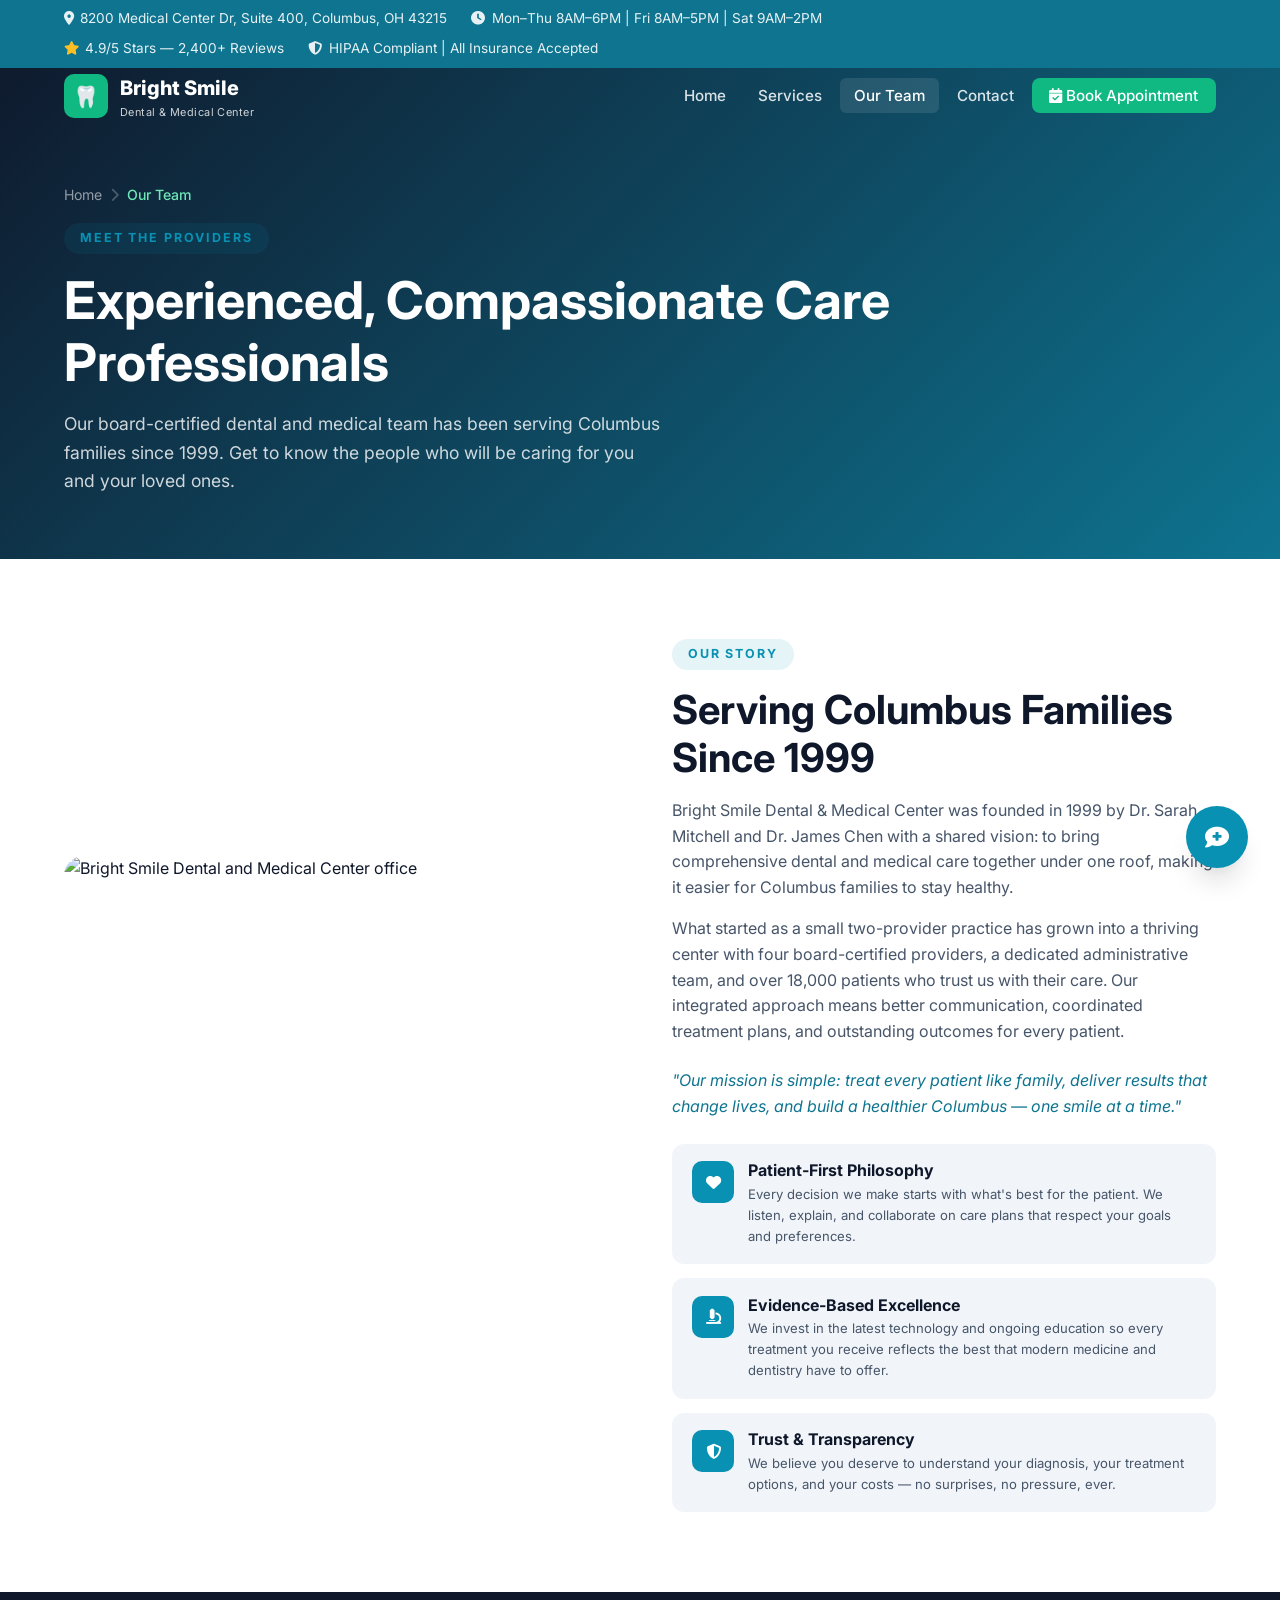
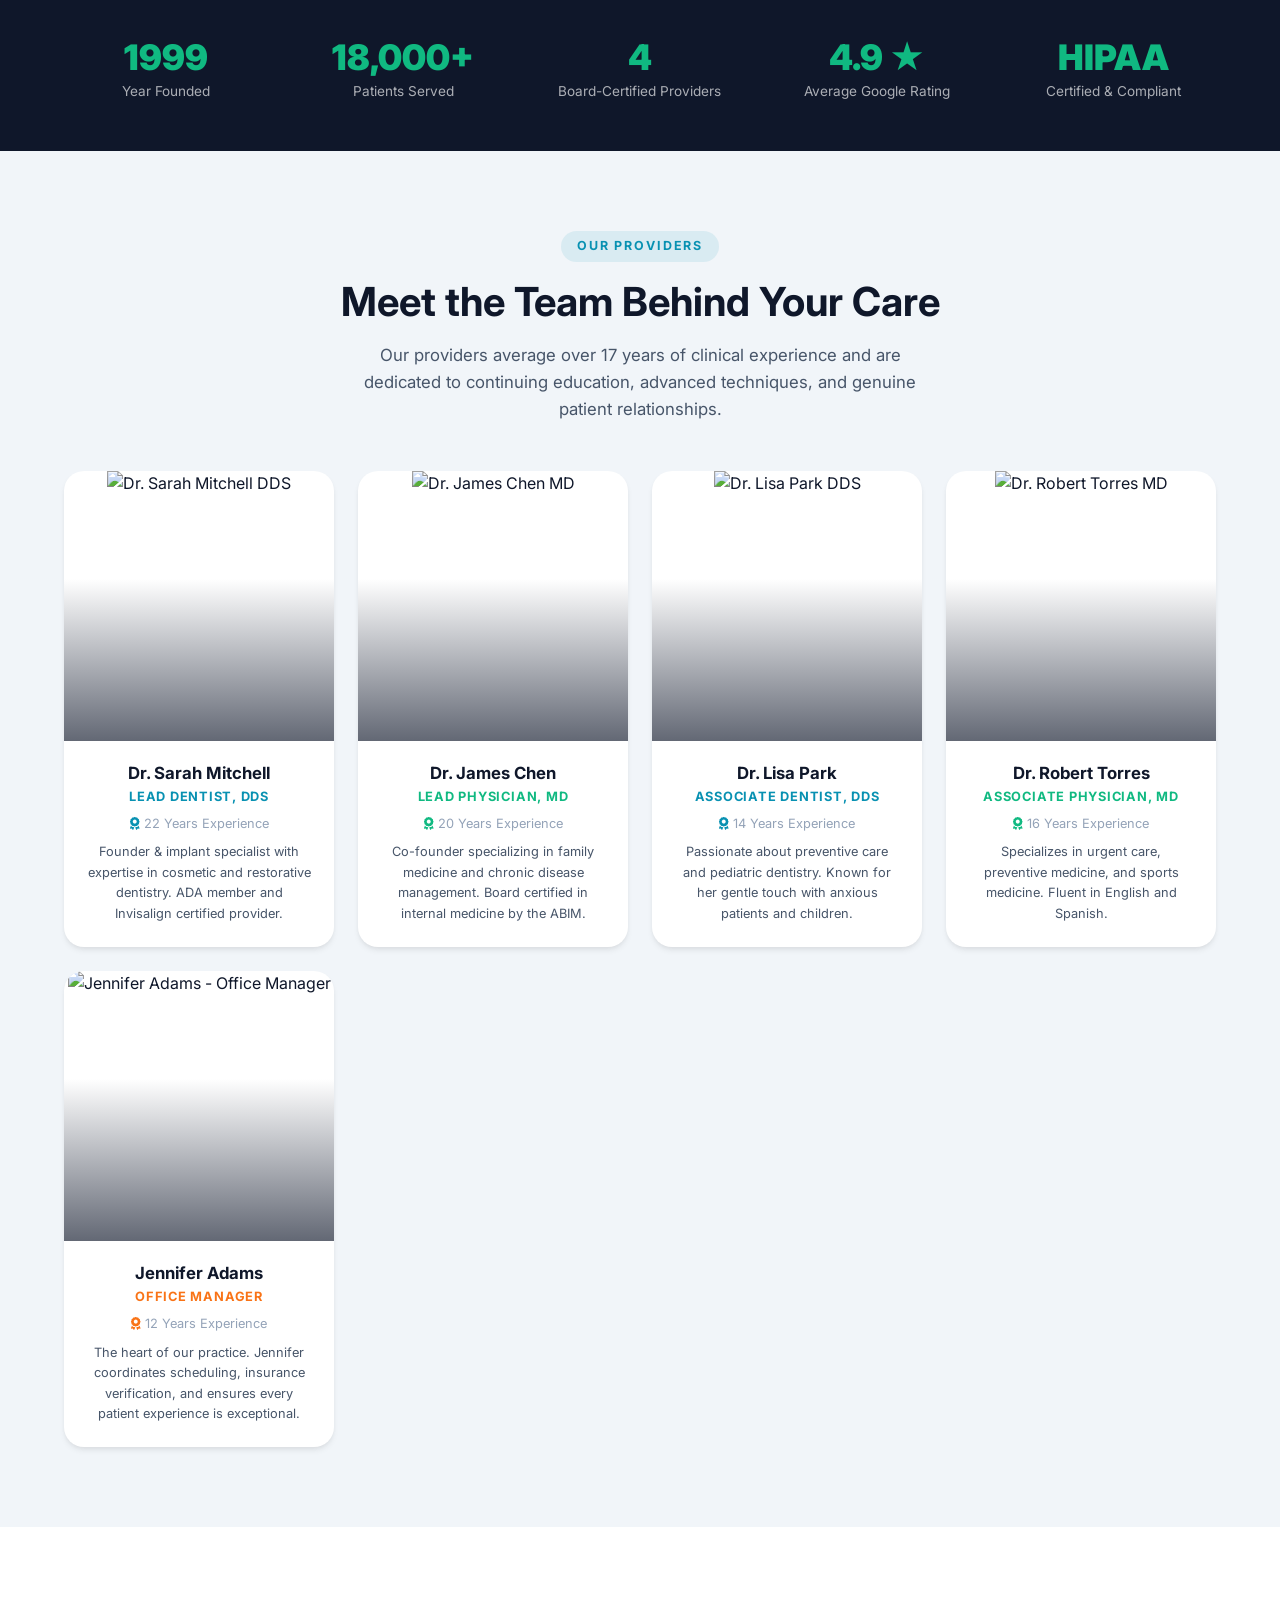
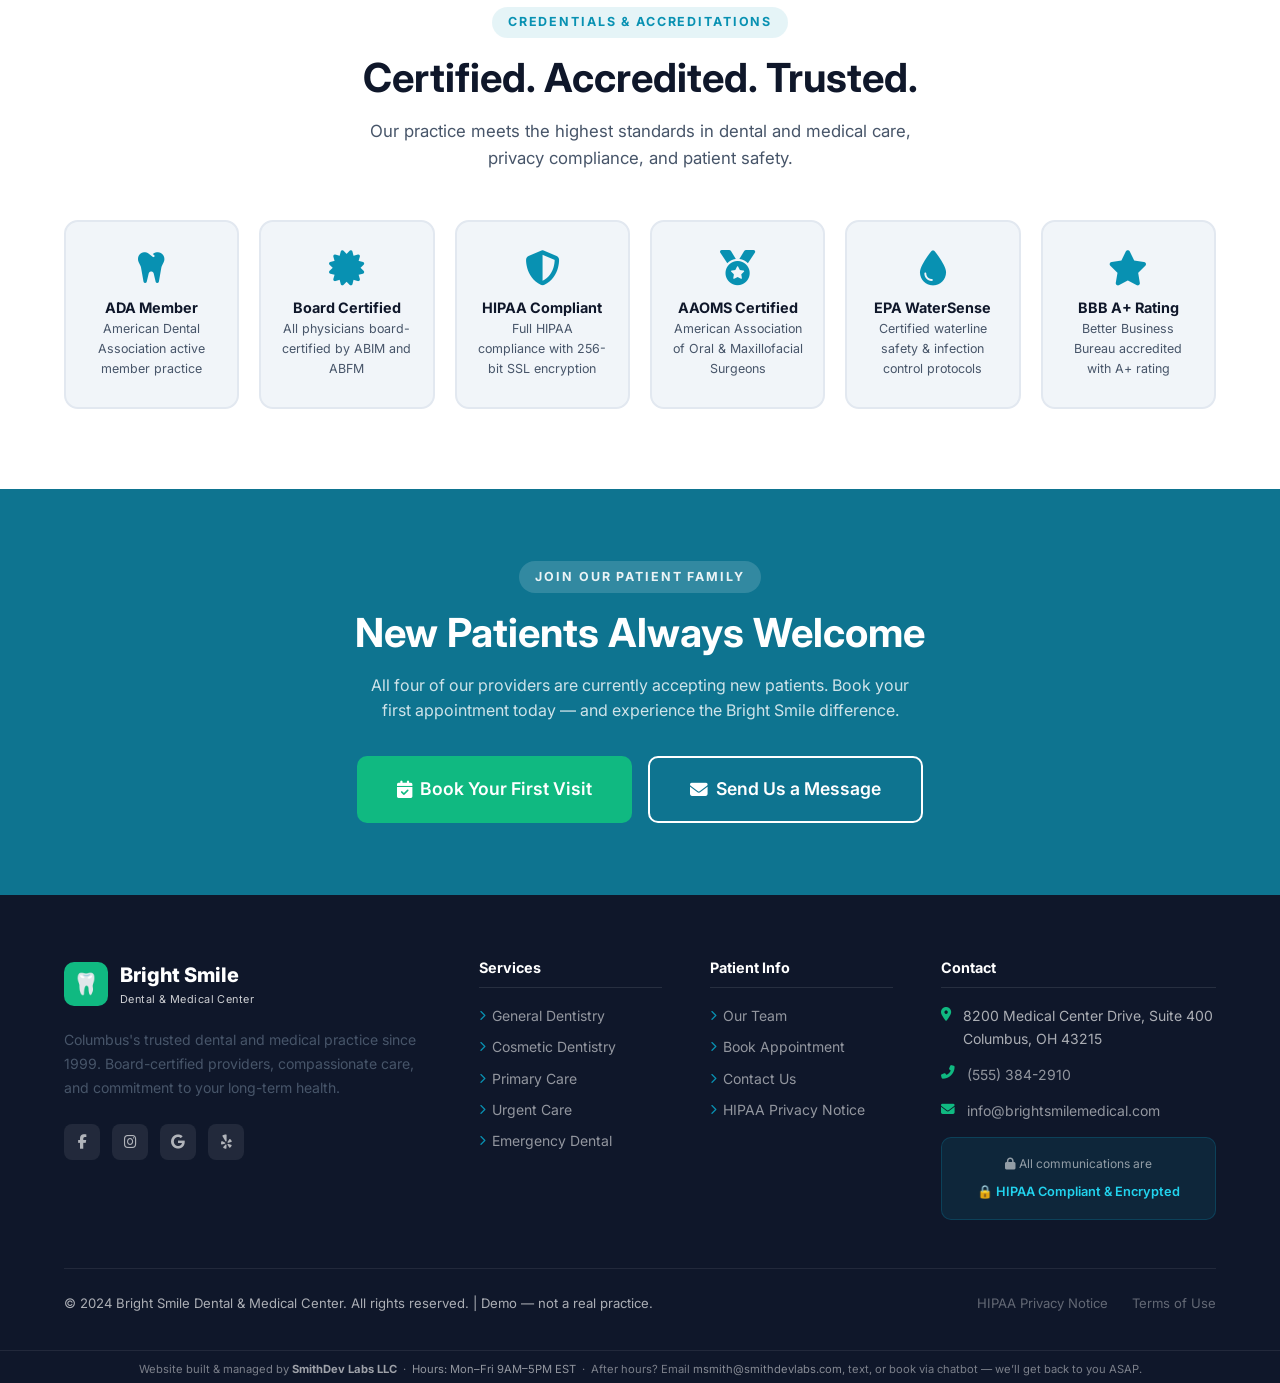
==== commit 2186a12f: "Add SmithDev Labs business hours (Mon-Fri 9AM-5PM EST) to all page footers" ====
--- a/about.html
+++ b/about.html
@@ -302,7 +302,8 @@
         </div>
       </div>
     </div>
-  </footer>
+    <div style="text-align:center;padding:10px 0 4px;font-size:0.7rem;color:rgba(255,255,255,0.45);border-top:1px solid rgba(255,255,255,0.08);margin-top:12px;">Website built &amp; managed by <strong style="color:rgba(255,255,255,0.6);">SmithDev Labs LLC</strong> &nbsp;&middot;&nbsp; <span style="color:rgba(255,255,255,0.55);">Hours: Mon&ndash;Fri 9AM&ndash;5PM EST</span> &nbsp;&middot;&nbsp; After hours? Email <a href="mailto:msmith@smithdevlabs.com" style="color:rgba(255,255,255,0.5);">msmith@smithdevlabs.com</a>, text, or book via chatbot &mdash; we&rsquo;ll get back to you ASAP.</div>
+</footer>
 
   <button class="chatbot-toggle" aria-label="Open Chat">
     <i class="fas fa-comment-medical"></i>
--- a/css/style.css
+++ b/css/style.css
@@ -107,12 +107,12 @@
 /* ===== NAVBAR ===== */
 .navbar {
   position: fixed;
-  top: 38px;
+  top: 46px;
   width: 100%;
   z-index: 1000;
   transition: all 0.3s ease;
   background: transparent;
-  padding: 1.4rem 0;
+  padding: 1.6rem 0;
 }
 .navbar.scrolled { background: var(--dark); padding: 1rem 0; box-shadow: var(--shadow-lg); }
 .navbar .container { display: flex; align-items: center; justify-content: space-between; }
@@ -165,7 +165,7 @@
 }
 .hero-bg { position: absolute; inset: 0; background-size: cover; background-position: center; }
 .hero-overlay { position: absolute; inset: 0; background: linear-gradient(135deg, rgba(15,23,42,0.92) 0%, rgba(8,145,178,0.72) 100%); }
-.hero-content { position: relative; z-index: 2; padding-top: 9rem; }
+.hero-content { position: relative; z-index: 2; padding-top: 10rem; }
 
 .hero-badge {
   display: inline-flex; align-items: center; gap: 0.5rem;
@@ -272,7 +272,7 @@
 
 /* ===== PAGE HERO ===== */
 .page-hero {
-  padding: 10.5rem 0 4rem;
+  padding: 11.5rem 0 4rem;
   background: linear-gradient(135deg, var(--dark) 0%, var(--primary-dark) 100%);
   position: relative; overflow: hidden;
 }
@@ -420,7 +420,7 @@
 
 /* ===== APPOINTMENTS PAGE ===== */
 .appt-hero {
-  padding: 10.5rem 0 4rem;
+  padding: 11.5rem 0 4rem;
   background: linear-gradient(135deg, var(--dark) 0%, var(--primary-dark) 100%);
   text-align: center; position: relative; overflow: hidden;
 }
